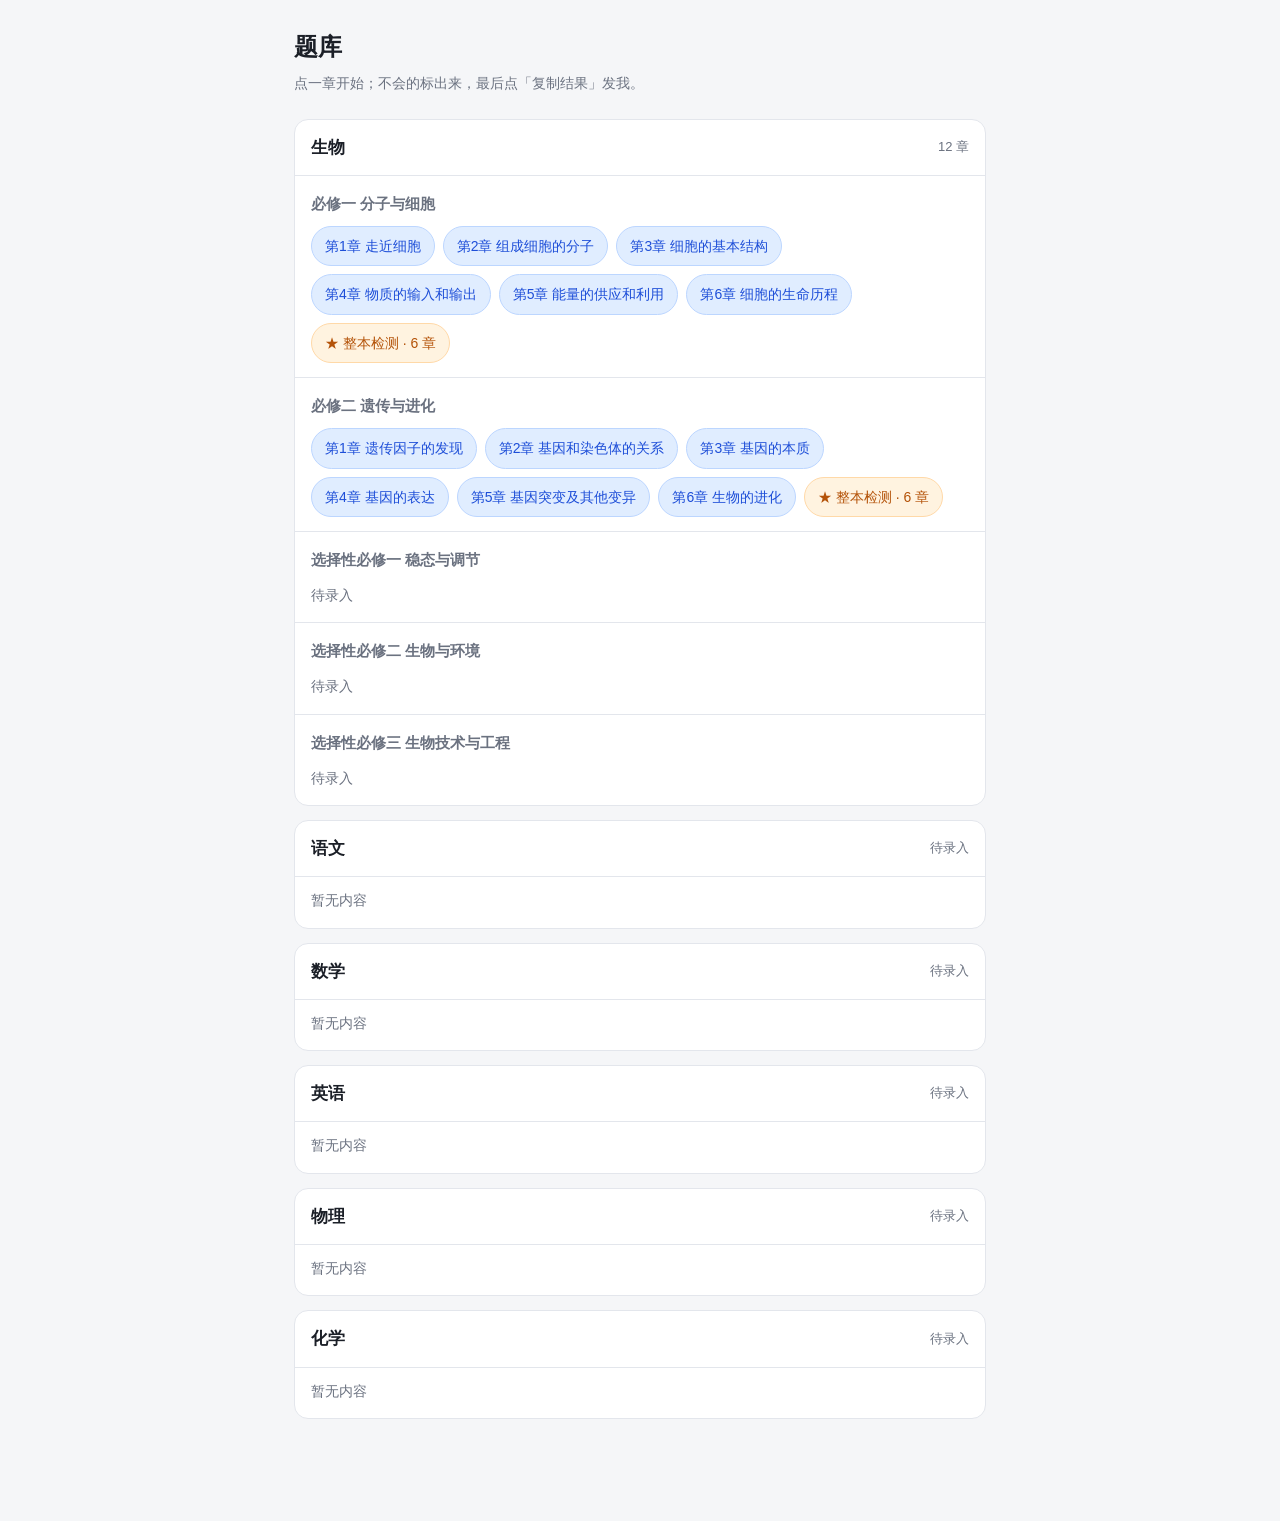
==== index.html @ f611f0ff "add index.html" ====
<!DOCTYPE html>
<html lang="zh-CN">
<head>
<meta charset="utf-8">
<meta name="viewport" content="width=device-width,initial-scale=1,viewport-fit=cover">
<meta name="apple-mobile-web-app-capable" content="yes">
<title>题库</title>
<link rel="stylesheet" href="assets/app.css?v=15afdc74">
</head>
<body data-page="home">
<div class="wrap">
  <div class="home-head">
    <h1>题库</h1>
    <p>点一章开始；不会的标出来，最后点「复制结果」发我。</p>
  </div>
  <div id="root"></div>
</div>
<div class="toast"></div>
<script src="assets/app.js?v=15afdc74"></script>
</body>
</html>
---- assets/app.css ----
:root{
  --bg:#f5f6f8; --card:#fff; --line:#e3e6ec; --fg:#1b1f27; --dim:#6b7280;
  --a:#2563eb; --ok:#16a34a; --mid:#d97706; --bad:#dc2626;
}
*{box-sizing:border-box;-webkit-tap-highlight-color:transparent}
html,body{margin:0;padding:0}
body{
  background:var(--bg);color:var(--fg);
  font:16px/1.6 -apple-system,BlinkMacSystemFont,"PingFang SC","Microsoft YaHei",sans-serif;
  padding-bottom:88px;
}
a{color:var(--a);text-decoration:none}
.wrap{max-width:720px;margin:0 auto;padding:0 14px}

/* ---------- 首页 ---------- */
.home-head{padding:28px 0 10px}
.home-head h1{font-size:24px;margin:0 0 6px}
.home-head p{margin:0;color:var(--dim);font-size:14px}
.subj{background:var(--card);border:1px solid var(--line);border-radius:14px;margin:14px 0;overflow:hidden}
.subj > h2{font-size:17px;margin:0;padding:14px 16px;border-bottom:1px solid var(--line);display:flex;justify-content:space-between;align-items:center}
.subj > h2 .st{font-size:13px;color:var(--dim);font-weight:400}
.book{padding:10px 16px 14px;border-bottom:1px solid var(--line)}
.book:last-child{border-bottom:0}
.book h3{font-size:15px;margin:6px 0 10px;color:var(--dim);font-weight:600}
.chips{display:flex;flex-wrap:wrap;gap:8px}
.chip{display:inline-block;padding:8px 13px;border-radius:999px;background:#eef2f7;color:var(--fg);font-size:14px;border:1px solid var(--line)}
.chip.on{background:#e0edff;border-color:#bcd6ff;color:#1d4ed8}
.chip.rev{background:#fff3e0;border-color:#ffd9a8;color:#b45309}
.chip.rev::before{content:'★ '}
.chip.off{background:#f5f5f5;color:#a0a4ab}
.empty{color:var(--dim);font-size:14px;padding:2px 0}

/* ---------- 章节页 ---------- */
.bar{position:sticky;top:0;z-index:20;background:rgba(245,246,248,.94);backdrop-filter:blur(10px);border-bottom:1px solid var(--line)}
.bar-in{max-width:720px;margin:0 auto;padding:10px 14px 8px}
.bar-top{display:flex;align-items:baseline;gap:8px;justify-content:space-between}
.bar-top .t{font-size:16px;font-weight:600}
.bar-top .t small{display:block;font-weight:400;color:var(--dim);font-size:12px;margin-top:1px}
.bar-top .p{font-size:13px;color:var(--dim);white-space:nowrap;padding-left:8px}
.pbar{height:4px;background:#e6e9ef;border-radius:99px;margin-top:8px;overflow:hidden}
.pbar i{display:block;height:100%;width:0;background:var(--a);transition:width .25s}
.filters{display:flex;gap:6px;margin-top:8px;overflow-x:auto;-webkit-overflow-scrolling:touch;padding-bottom:2px}
.filters .chip{padding:6px 11px;font-size:13px;white-space:nowrap;flex:0 0 auto}

.qs{padding:12px 0 0}
.q{background:var(--card);border:1px solid var(--line);border-radius:12px;padding:12px 13px;margin:0 0 10px}
.q.m1{border-left:4px solid var(--ok)}
.q.m2{border-left:4px solid var(--mid)}
.q.m3{border-left:4px solid var(--bad)}
.q .hd{display:flex;gap:8px;align-items:flex-start}
.q .no{flex:0 0 auto;font-size:12px;color:#fff;background:#9aa3af;border-radius:6px;padding:2px 6px;margin-top:3px;font-variant-numeric:tabular-nums}
.q.m1 .no{background:var(--ok)}.q.m2 .no{background:var(--mid)}.q.m3 .no{background:var(--bad)}
.q .tx{flex:1;font-size:15.5px;line-height:1.55}
.q .src{display:inline-block;font-size:11px;color:#1d4ed8;background:#e8f0ff;border-radius:5px;padding:1px 6px;margin:0 6px 4px 0;font-variant-numeric:tabular-nums}
.q .tag{display:inline-block;font-size:11px;color:var(--dim);background:#f1f3f7;border-radius:5px;padding:1px 6px;margin-bottom:4px}
.q .ans{display:none;margin-top:9px;padding:9px 11px;background:#f7f9fc;border:1px dashed #d7dde7;border-radius:9px;font-size:14px;color:#334155;white-space:pre-wrap}
.q.open .ans{display:block}
.q .ops{display:flex;gap:6px;margin-top:10px;flex-wrap:wrap}
.op{flex:1 1 0;min-width:74px;padding:9px 4px;text-align:center;font-size:14px;border-radius:9px;border:1px solid var(--line);background:#fff;color:var(--fg);cursor:pointer}
.op.ans{background:#eef5ff;border-color:#bcd6ff;color:#1d4ed8;font-weight:600;flex:0 0 auto;min-width:88px}
.q .tx.tap{cursor:pointer}
.op.s1{background:var(--ok);border-color:var(--ok);color:#fff}
.op.s2{background:var(--mid);border-color:var(--mid);color:#fff}
.op.s3{background:var(--bad);border-color:var(--bad);color:#fff}

.footbar{position:fixed;left:0;right:0;bottom:0;z-index:30;background:rgba(255,255,255,.97);backdrop-filter:blur(10px);border-top:1px solid var(--line);padding:10px 14px calc(10px + env(safe-area-inset-bottom))}
.footbar-in{max-width:720px;margin:0 auto;display:flex;gap:8px}
.btn{flex:1;padding:13px 10px;border-radius:11px;border:1px solid var(--line);background:#fff;font-size:16px;font-weight:600;cursor:pointer;color:var(--fg)}
.btn.primary{background:var(--a);border-color:var(--a);color:#fff}
.btn.ghost{flex:0 0 auto;padding:13px 16px;color:var(--dim);font-weight:400}

.toast{position:fixed;left:50%;bottom:104px;transform:translateX(-50%) translateY(10px);background:#111827;color:#fff;padding:10px 16px;border-radius:10px;font-size:14px;opacity:0;pointer-events:none;transition:opacity .2s,transform .2s;z-index:50}
.toast.on{opacity:1;transform:translateX(-50%) translateY(0)}
textarea.raw{position:fixed;inset:auto 0 0 0;height:45vh;z-index:60;display:none;margin:0;padding:12px;font:13px/1.5 ui-monospace,Menlo,monospace;border:0;border-top:2px solid var(--a)}
textarea.raw.on{display:block}
.done{padding:40px 0;text-align:center;color:var(--dim)}
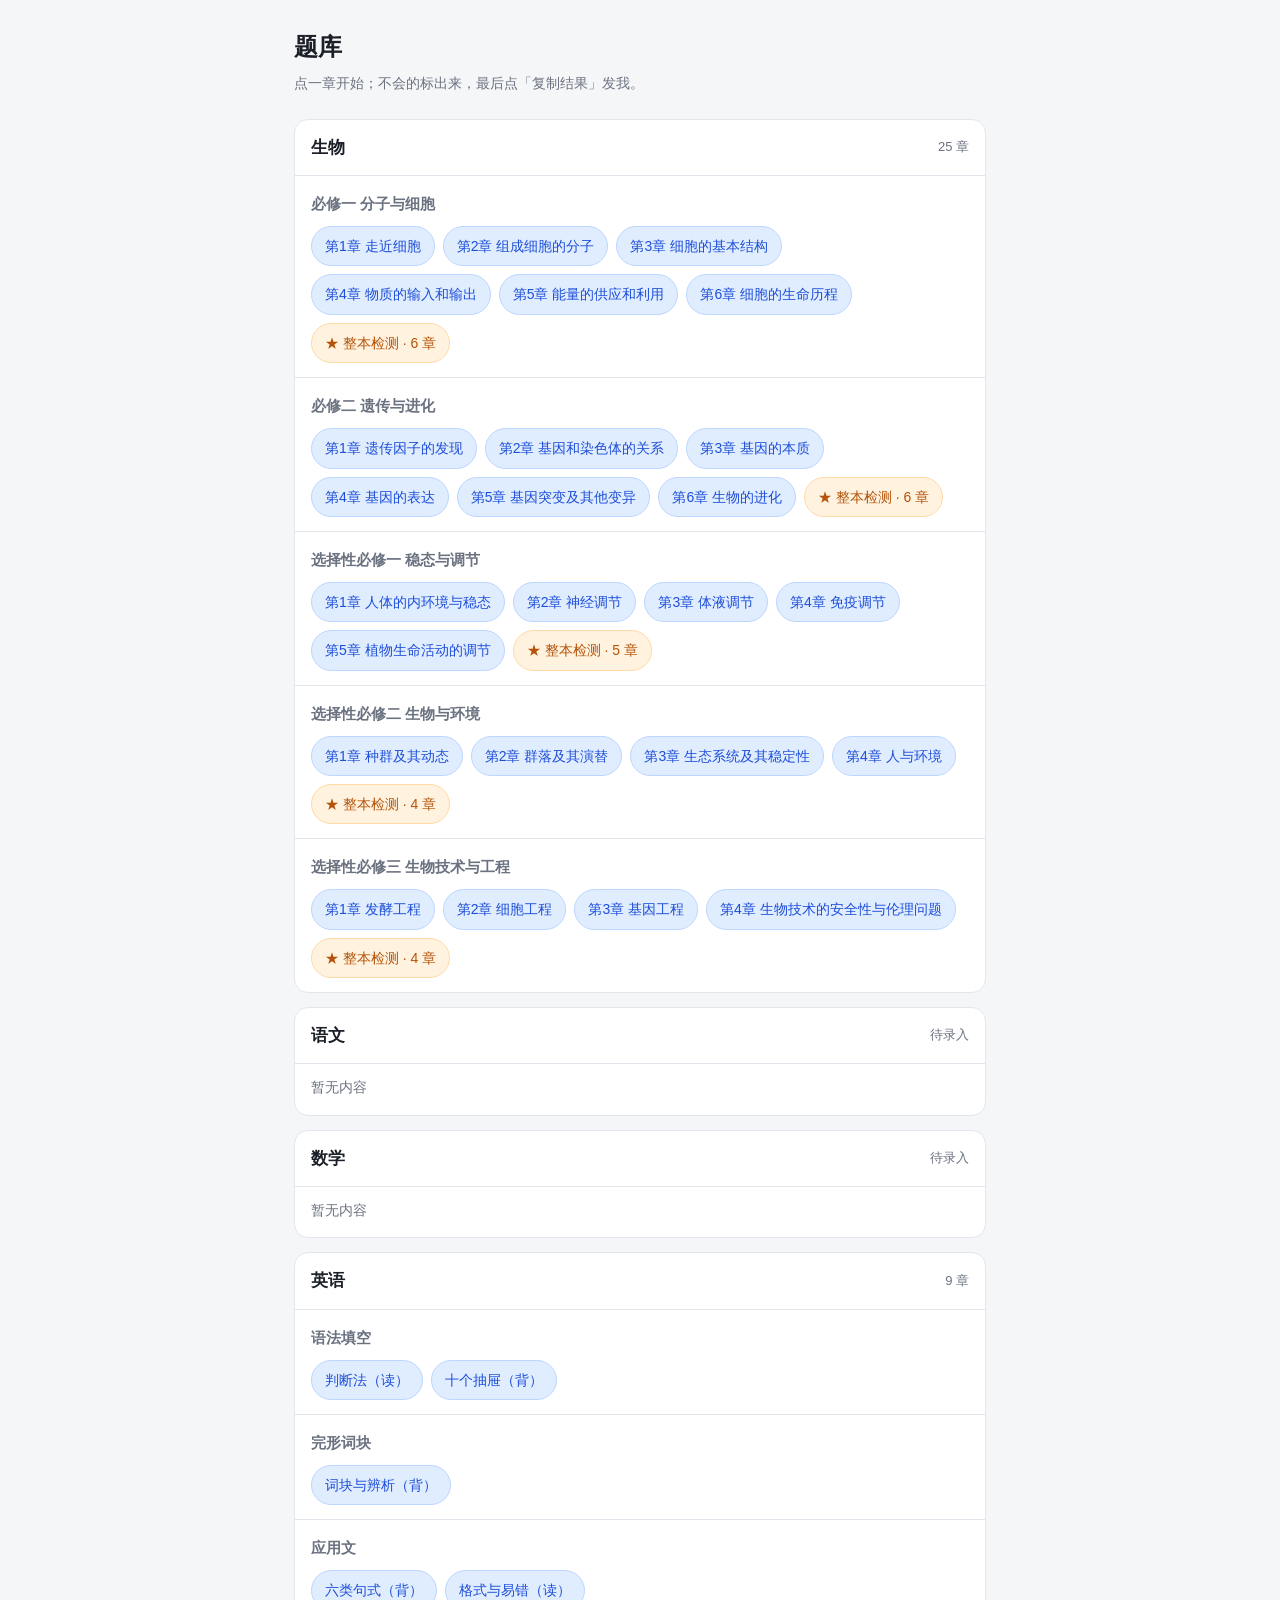
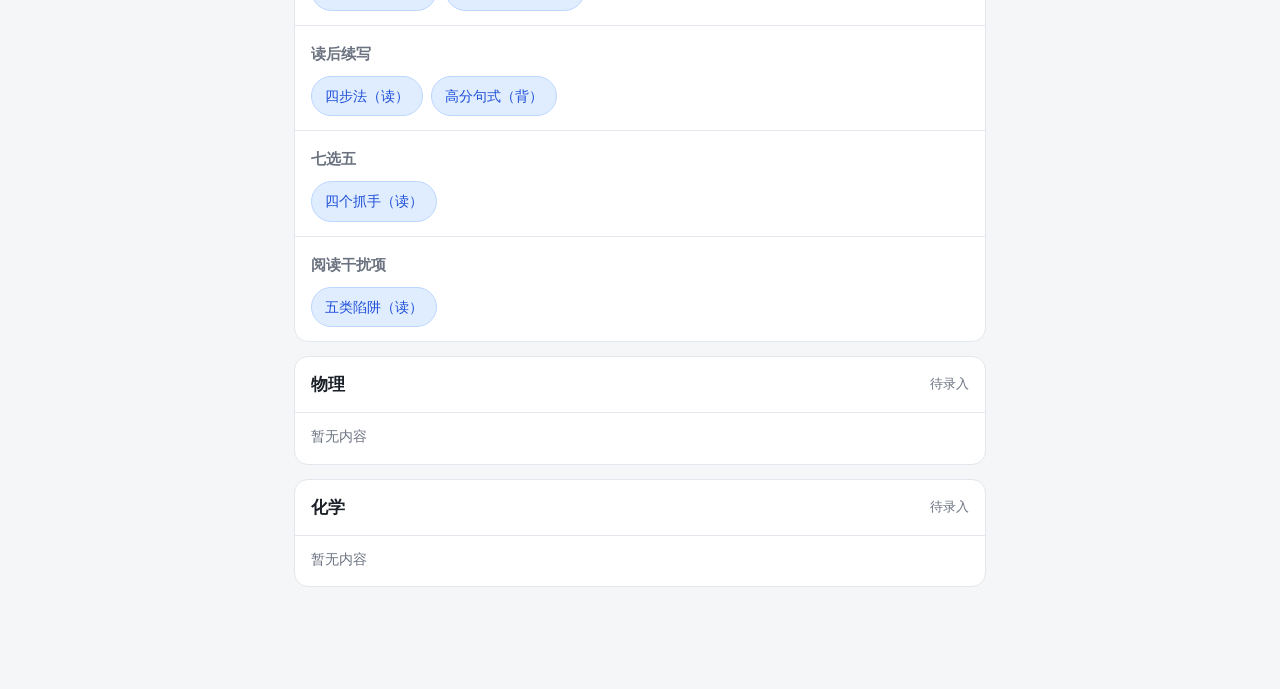
==== commit ce7b7616: "add index.html" ====
--- a/index.html
+++ b/index.html
@@ -5,7 +5,7 @@
 <meta name="viewport" content="width=device-width,initial-scale=1,viewport-fit=cover">
 <meta name="apple-mobile-web-app-capable" content="yes">
 <title>题库</title>
-<link rel="stylesheet" href="assets/app.css?v=15afdc74">
+<link rel="stylesheet" href="assets/app.css?v=56f2a114">
 </head>
 <body data-page="home">
 <div class="wrap">
@@ -16,6 +16,6 @@
   <div id="root"></div>
 </div>
 <div class="toast"></div>
-<script src="assets/app.js?v=15afdc74"></script>
+<script src="assets/app.js?v=56f2a114"></script>
 </body>
 </html>
--- a/assets/app.css
+++ b/assets/app.css
@@ -74,3 +74,18 @@
 textarea.raw{position:fixed;inset:auto 0 0 0;height:45vh;z-index:60;display:none;margin:0;padding:12px;font:13px/1.5 ui-monospace,Menlo,monospace;border:0;border-top:2px solid var(--a)}
 textarea.raw.on{display:block}
 .done{padding:40px 0;text-align:center;color:var(--dim)}
+
+/* 讲解页（sections）—— 先读先懂 */
+.rd{margin:0 0 20px}
+.rd h2{font-size:16px;line-height:1.5;margin:20px 0 8px;padding-left:9px;border-left:3px solid var(--a)}
+.rd p{margin:7px 0;line-height:1.8;font-size:15px;color:var(--fg)}
+.rd .li{margin:5px 0 5px 12px;line-height:1.75;font-size:15px;color:var(--fg)}
+.rd .tip{margin:9px 0;padding:9px 11px;background:#fff8e6;border:1px solid #ffe2a8;border-radius:9px;font-size:14px;line-height:1.7}
+.rd pre.cd{margin:9px 0;padding:9px 11px;background:#f6f8fa;border-radius:9px;overflow:auto;font-size:13px;line-height:1.6}
+
+/* 学习 / 背诵页（items）—— 先学后背 */
+.row{display:flex;flex-wrap:wrap;align-items:baseline;gap:10px;padding:10px 12px;margin:7px 0;background:#fff;border:1px solid var(--line);border-radius:10px;cursor:pointer}
+.row .en{flex:1;min-width:140px;font-size:15px;line-height:1.65;color:var(--fg)}
+.row .zh{flex:1;min-width:120px;font-size:15px;line-height:1.65;color:var(--a)}
+.row .note{flex-basis:100%;font-size:13px;line-height:1.6;color:var(--dim)}
+
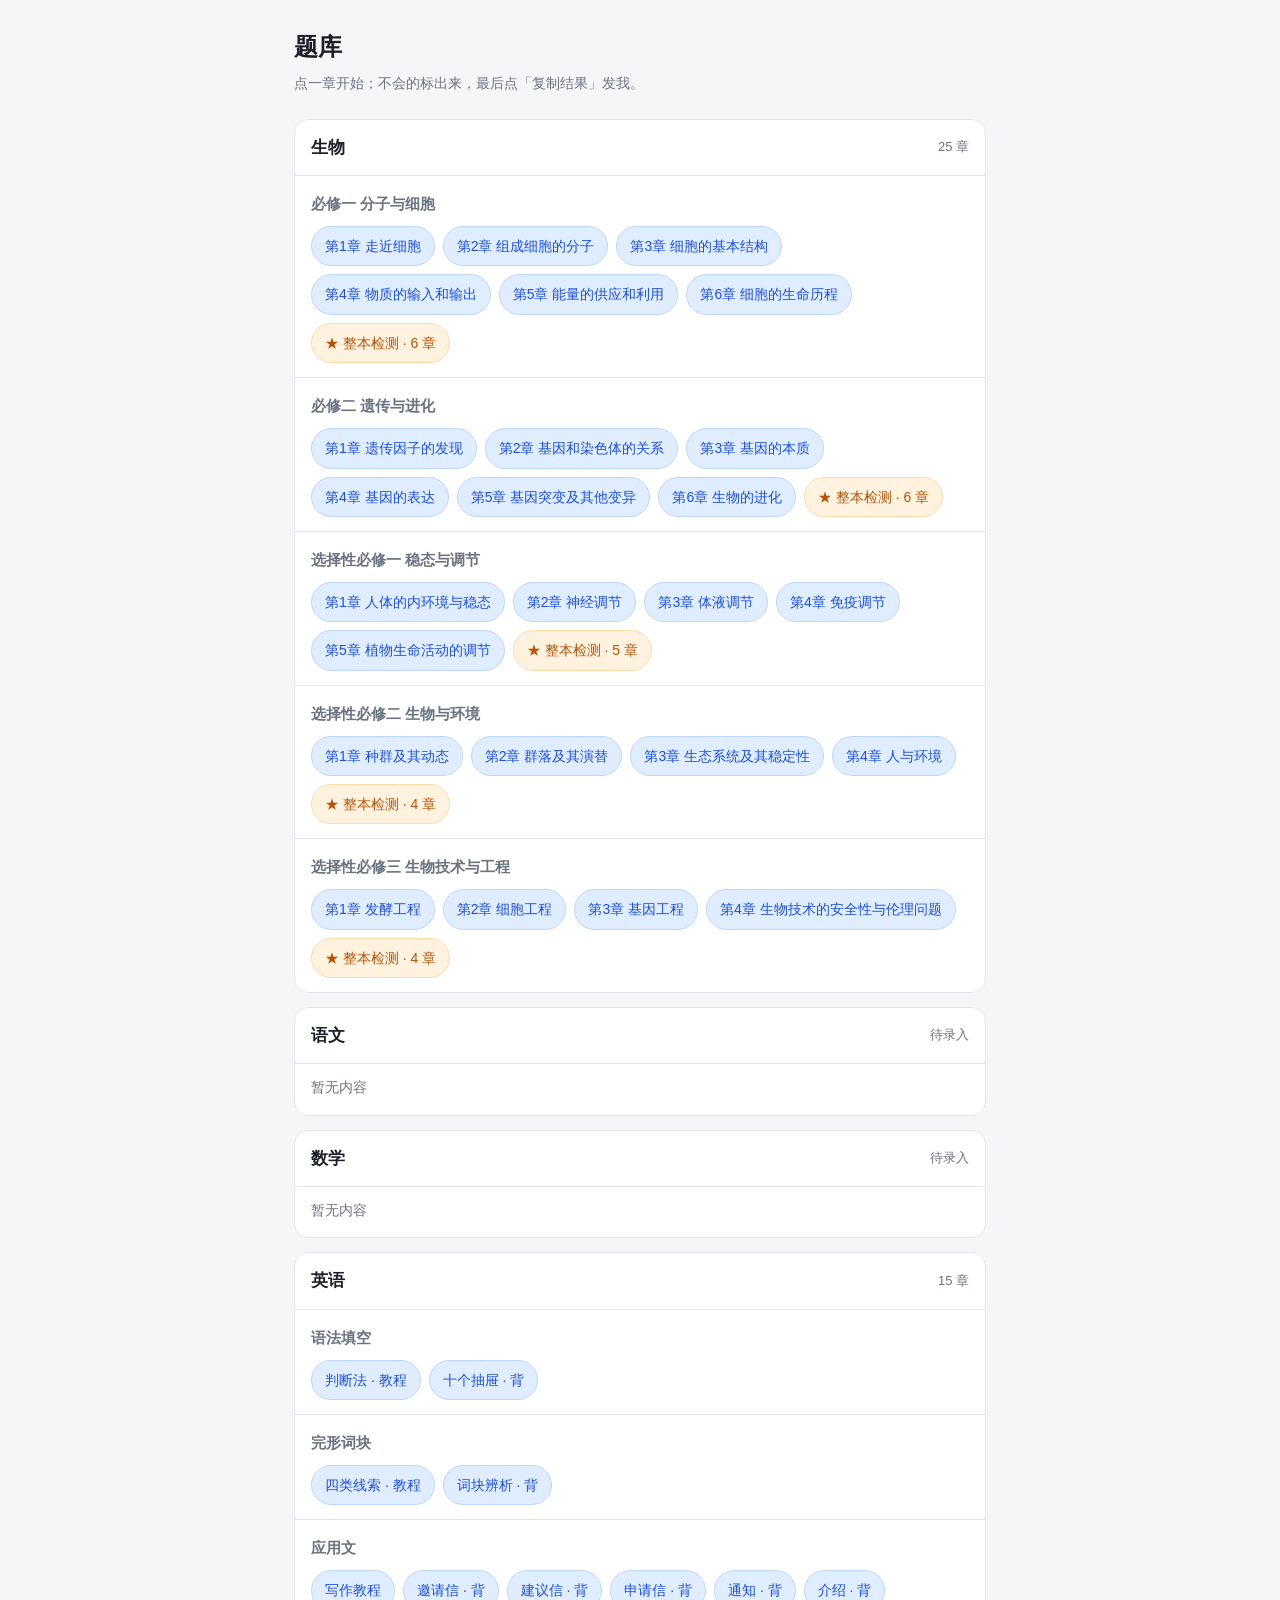
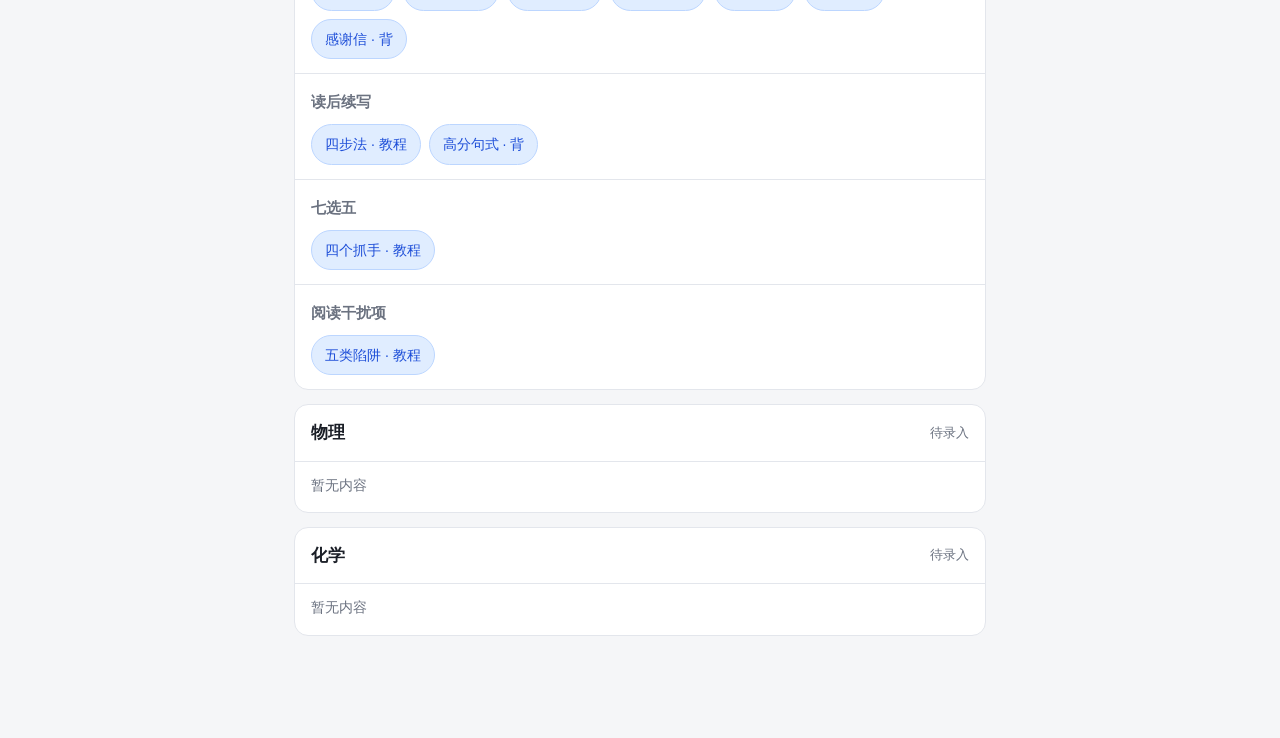
==== commit 1ae35d66: "add index.html" ====
--- a/index.html
+++ b/index.html
@@ -5,7 +5,7 @@
 <meta name="viewport" content="width=device-width,initial-scale=1,viewport-fit=cover">
 <meta name="apple-mobile-web-app-capable" content="yes">
 <title>题库</title>
-<link rel="stylesheet" href="assets/app.css?v=56f2a114">
+<link rel="stylesheet" href="assets/app.css?v=146437b9">
 </head>
 <body data-page="home">
 <div class="wrap">
@@ -16,6 +16,6 @@
   <div id="root"></div>
 </div>
 <div class="toast"></div>
-<script src="assets/app.js?v=56f2a114"></script>
+<script src="assets/app.js?v=146437b9"></script>
 </body>
 </html>
--- a/assets/app.css
+++ b/assets/app.css
@@ -75,13 +75,26 @@
 textarea.raw.on{display:block}
 .done{padding:40px 0;text-align:center;color:var(--dim)}
 
-/* 讲解页（sections）—— 先读先懂 */
-.rd{margin:0 0 20px}
-.rd h2{font-size:16px;line-height:1.5;margin:20px 0 8px;padding-left:9px;border-left:3px solid var(--a)}
-.rd p{margin:7px 0;line-height:1.8;font-size:15px;color:var(--fg)}
-.rd .li{margin:5px 0 5px 12px;line-height:1.75;font-size:15px;color:var(--fg)}
-.rd .tip{margin:9px 0;padding:9px 11px;background:#fff8e6;border:1px solid #ffe2a8;border-radius:9px;font-size:14px;line-height:1.7}
-.rd pre.cd{margin:9px 0;padding:9px 11px;background:#f6f8fa;border-radius:9px;overflow:auto;font-size:13px;line-height:1.6}
+/* 教程页（sections）—— 可交互：分节 + 例题点开看思路 */
+.rd{margin:0 0 22px}
+.rd h2{font-size:17px;line-height:1.5;margin:22px 0 10px;padding-left:10px;border-left:3px solid var(--a)}
+.rd p{margin:8px 0;line-height:1.85;font-size:15px;color:var(--fg)}
+.rd .li{margin:6px 0 6px 13px;line-height:1.8;font-size:15px;color:var(--fg)}
+.rd .tip{margin:10px 0;padding:9px 12px;background:#fff8e6;border:1px solid #ffe2a8;border-radius:9px;font-size:14px;line-height:1.75}
+.rd pre.cd{margin:10px 0;padding:10px 12px;background:#f6f8fa;border-radius:9px;overflow:auto;font-size:13.5px;line-height:1.65;white-space:pre-wrap}
+.rd .ens{margin:9px 0 4px;padding:10px 12px;background:#eef5ff;border-left:3px solid var(--a);border-radius:8px;font-size:15px;line-height:1.75}
+.rd .zhs{margin:0 0 11px;padding:7px 12px;background:#f4f5f7;border-radius:8px;font-size:13.5px;line-height:1.7;color:var(--dim)}
+.navbox{display:flex;flex-wrap:wrap;gap:7px;margin:0 0 6px;padding:11px 12px;background:var(--card);border:1px solid var(--line);border-radius:11px}
+.navbox a{font-size:13px;padding:5px 10px;border:1px solid var(--line);border-radius:8px;color:var(--dim);background:#fafbfc}
+.ex{margin:13px 0;padding:12px 13px;background:#f8fafc;border:1px solid var(--line);border-radius:11px}
+.ex .ext{display:inline-block;font-size:11px;font-weight:700;color:#fff;background:var(--a);padding:2px 8px;border-radius:6px;margin-bottom:7px;letter-spacing:.5px}
+.ex .exq{font-size:15px;line-height:1.8;white-space:pre-wrap}
+.ex .exb{margin-top:10px;padding:8px 15px;font-size:14px;font-weight:600;border:1px solid var(--a);background:#fff;color:var(--a);border-radius:9px;cursor:pointer}
+.ex .exa{display:none;margin-top:10px;padding-top:10px;border-top:1px dashed var(--line)}
+.ex .exa.on{display:block}
+.ex .exs{position:relative;font-size:14.5px;line-height:1.85;margin:6px 0;padding-left:16px}
+.ex .exs:before{content:'▸';position:absolute;left:0;color:var(--a)}
+.ex .exa .tip{margin-top:9px}
 
 /* 学习 / 背诵页（items）—— 先学后背 */
 .row{display:flex;flex-wrap:wrap;align-items:baseline;gap:10px;padding:10px 12px;margin:7px 0;background:#fff;border:1px solid var(--line);border-radius:10px;cursor:pointer}
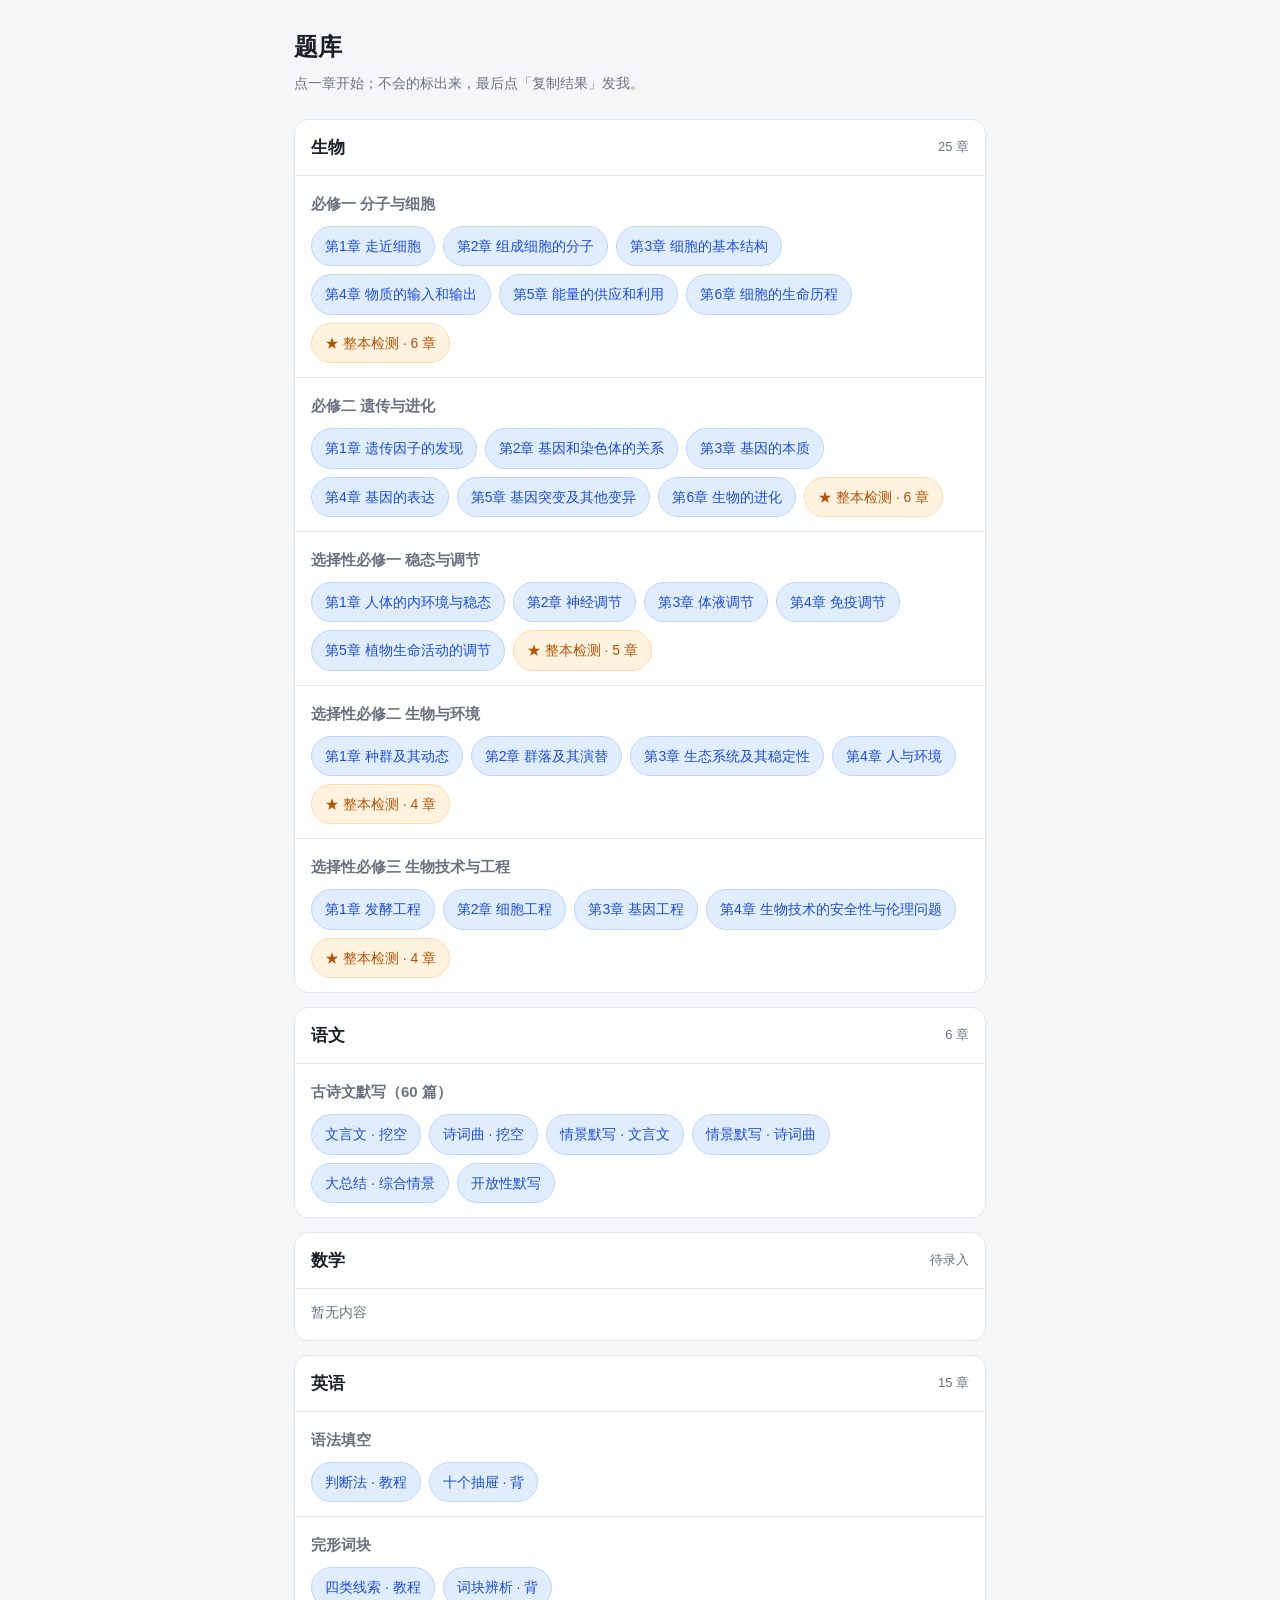
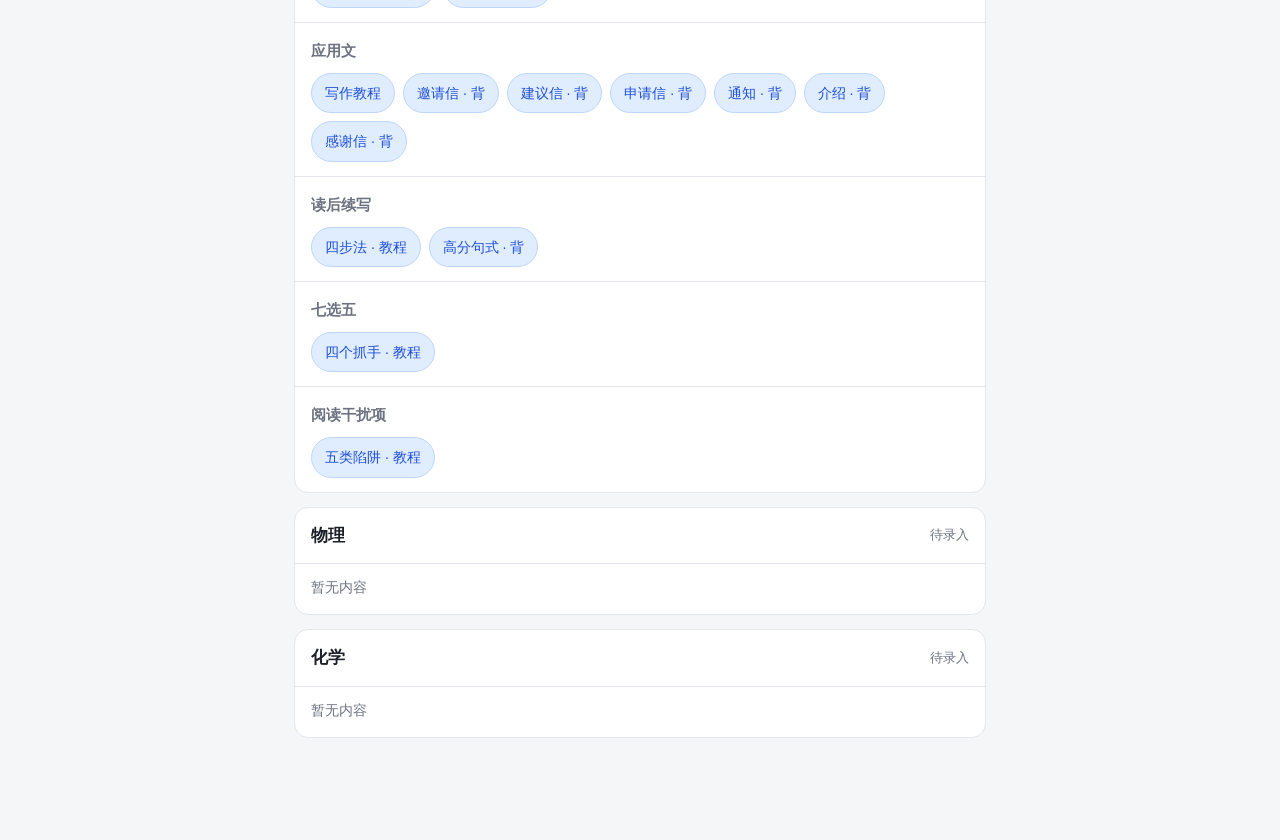
==== commit f394b9b7: "add index.html" ====
--- a/index.html
+++ b/index.html
@@ -5,7 +5,7 @@
 <meta name="viewport" content="width=device-width,initial-scale=1,viewport-fit=cover">
 <meta name="apple-mobile-web-app-capable" content="yes">
 <title>题库</title>
-<link rel="stylesheet" href="assets/app.css?v=146437b9">
+<link rel="stylesheet" href="assets/app.css?v=d97d8e00">
 </head>
 <body data-page="home">
 <div class="wrap">
@@ -16,6 +16,6 @@
   <div id="root"></div>
 </div>
 <div class="toast"></div>
-<script src="assets/app.js?v=146437b9"></script>
+<script src="assets/app.js?v=d97d8e00"></script>
 </body>
 </html>
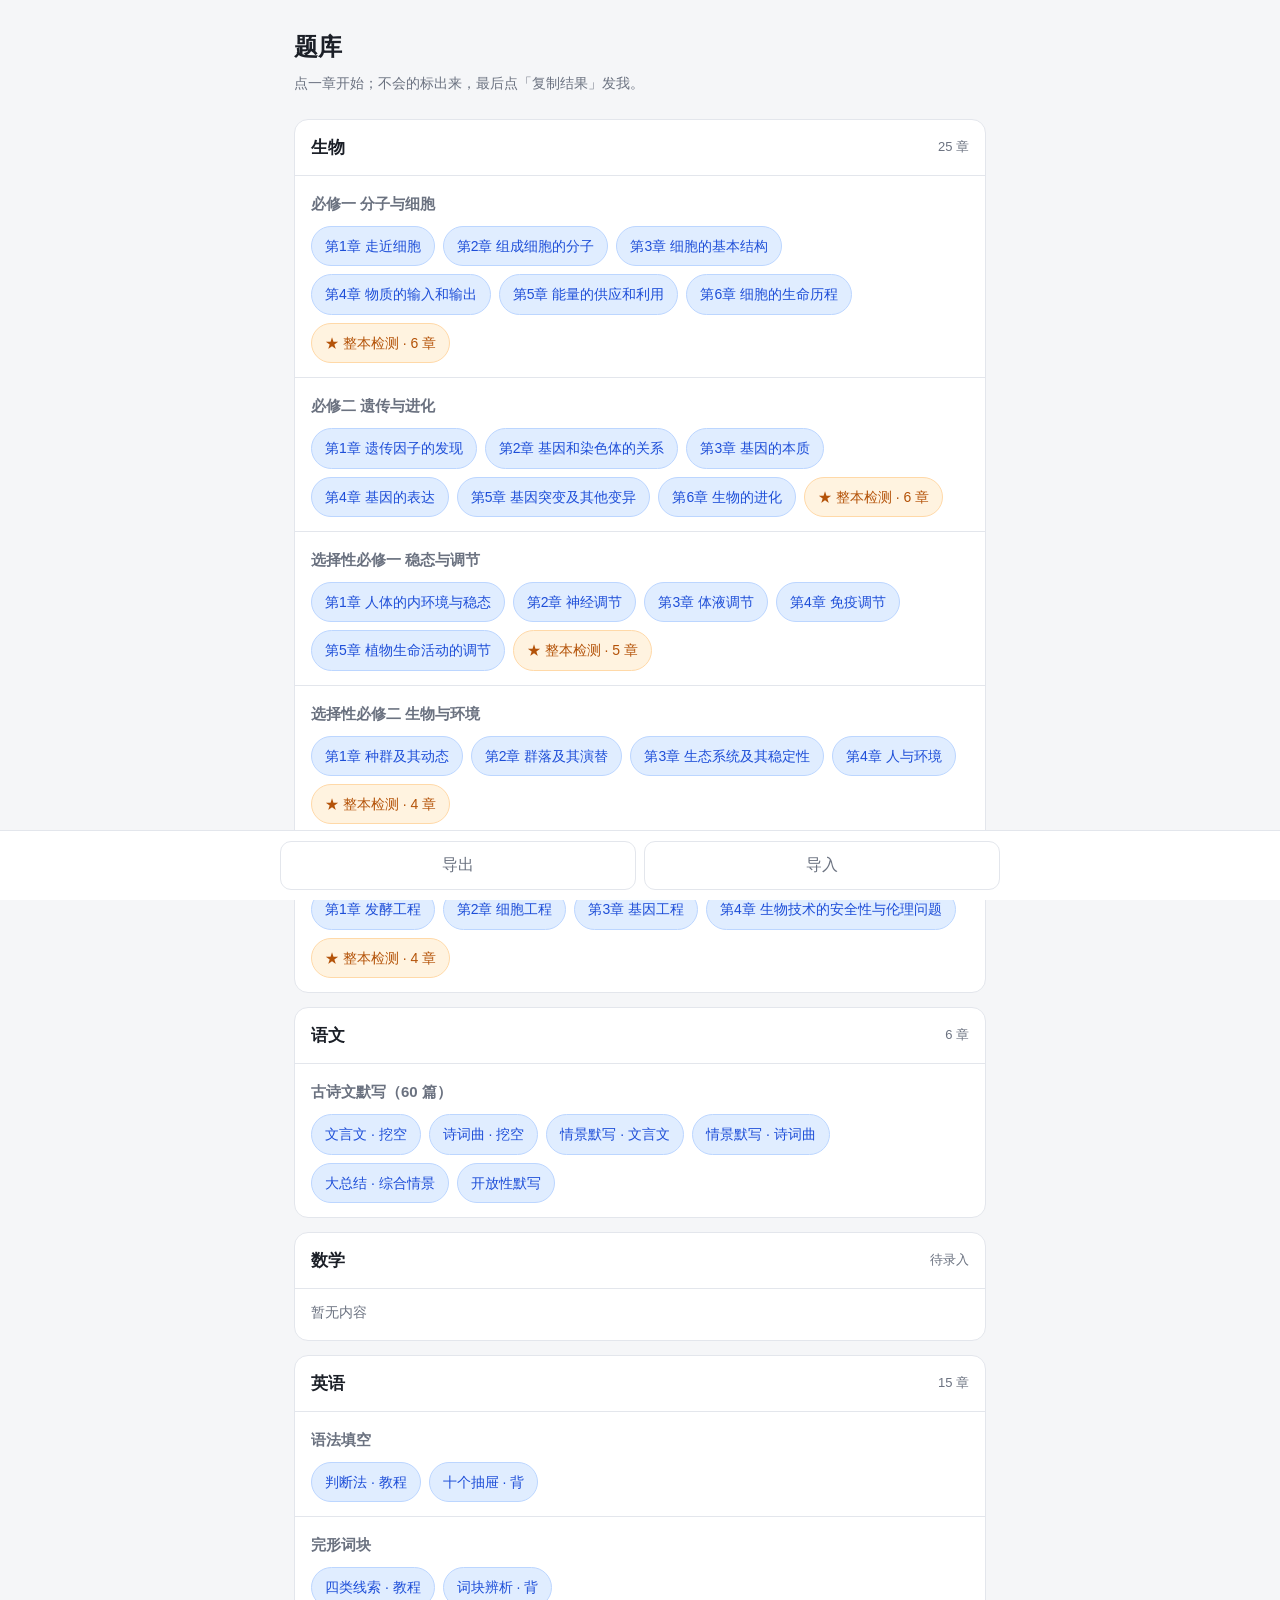
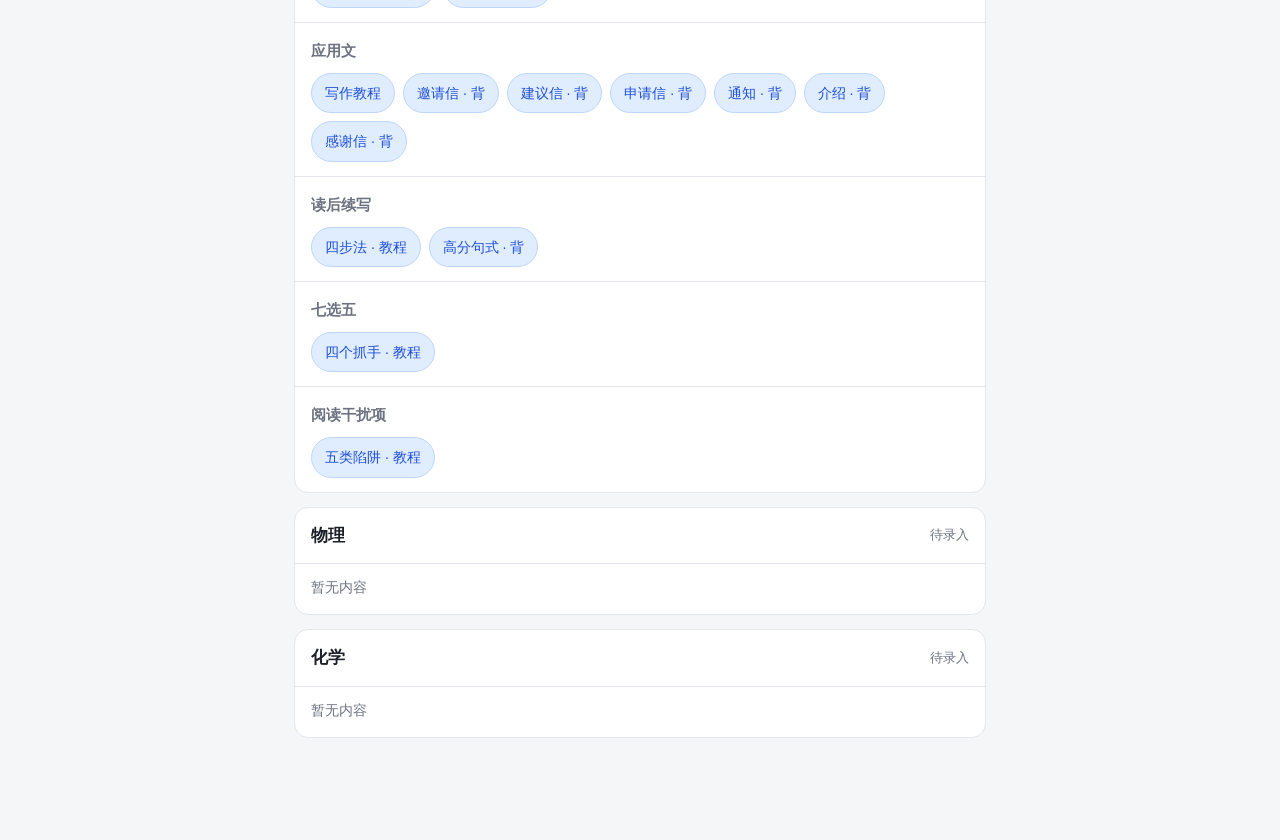
==== commit c238acb7: "add index.html" ====
--- a/index.html
+++ b/index.html
@@ -5,7 +5,7 @@
 <meta name="viewport" content="width=device-width,initial-scale=1,viewport-fit=cover">
 <meta name="apple-mobile-web-app-capable" content="yes">
 <title>题库</title>
-<link rel="stylesheet" href="assets/app.css?v=d97d8e00">
+<link rel="stylesheet" href="assets/app.css?v=b828a9aa">
 </head>
 <body data-page="home">
 <div class="wrap">
@@ -16,6 +16,6 @@
   <div id="root"></div>
 </div>
 <div class="toast"></div>
-<script src="assets/app.js?v=d97d8e00"></script>
+<script src="assets/app.js?v=b828a9aa"></script>
 </body>
 </html>
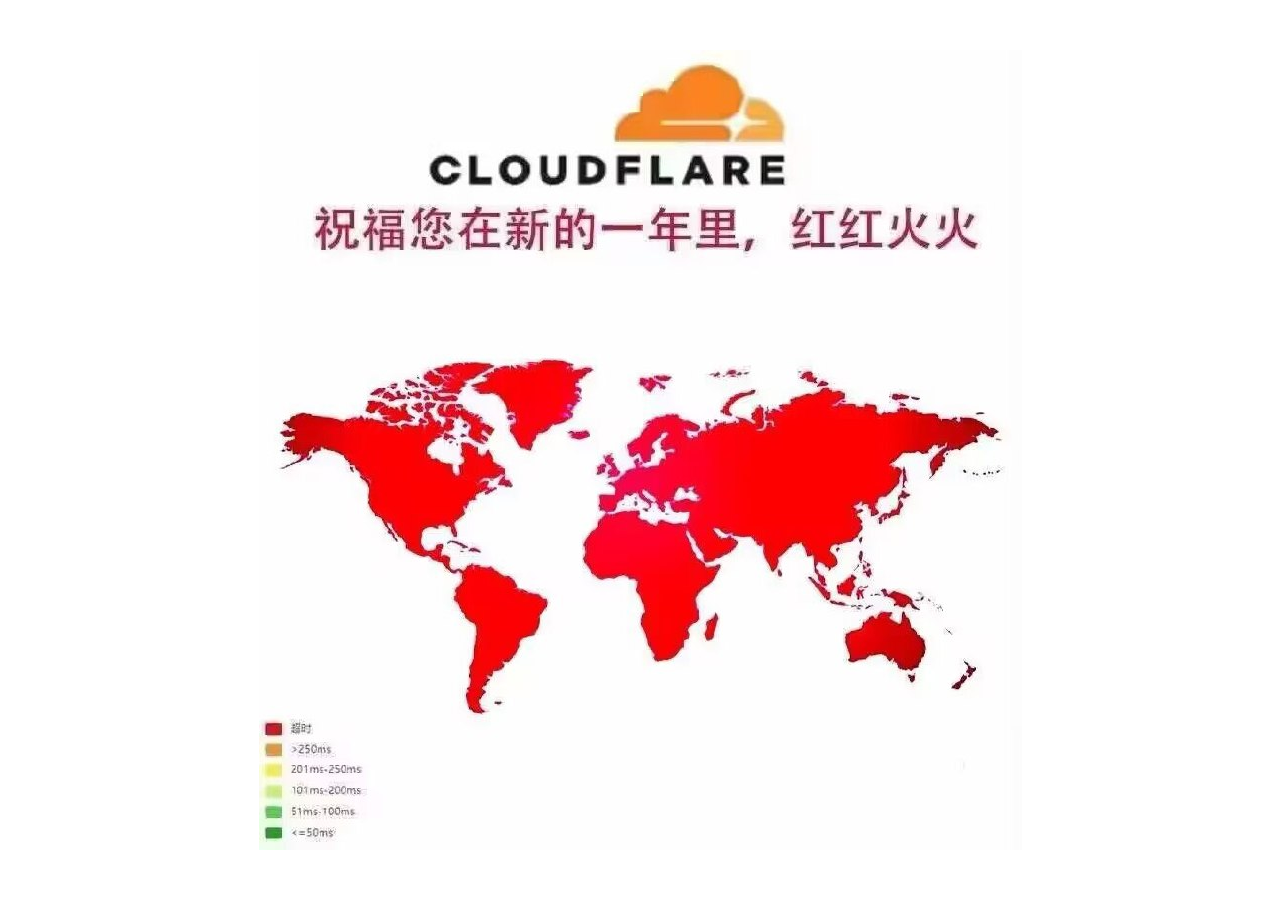
==== commit d0108bd2: "Move quiz site to /learn, replace root with blank Cloudflare page" ====
--- a/index.html
+++ b/index.html
@@ -1,21 +1,15 @@
-<!DOCTYPE html>
+<!doctype html>
 <html lang="zh-CN">
 <head>
 <meta charset="utf-8">
-<meta name="viewport" content="width=device-width,initial-scale=1,viewport-fit=cover">
-<meta name="apple-mobile-web-app-capable" content="yes">
-<title>题库</title>
-<link rel="stylesheet" href="assets/app.css?v=b828a9aa">
+<meta name="viewport" content="width=device-width,initial-scale=1">
+<title>Cloudflare</title>
+<style>
+  html,body{height:100%;margin:0;background:#fff;display:flex;align-items:center;justify-content:center}
+  img{max-width:100%;max-height:100%;display:block}
+</style>
 </head>
-<body data-page="home">
-<div class="wrap">
-  <div class="home-head">
-    <h1>题库</h1>
-    <p>点一章开始；不会的标出来，最后点「复制结果」发我。</p>
-  </div>
-  <div id="root"></div>
-</div>
-<div class="toast"></div>
-<script src="assets/app.js?v=b828a9aa"></script>
+<body>
+<img src="cloudflare.jpg" alt="Cloudflare 全球延迟">
 </body>
-</html>
+</html>
